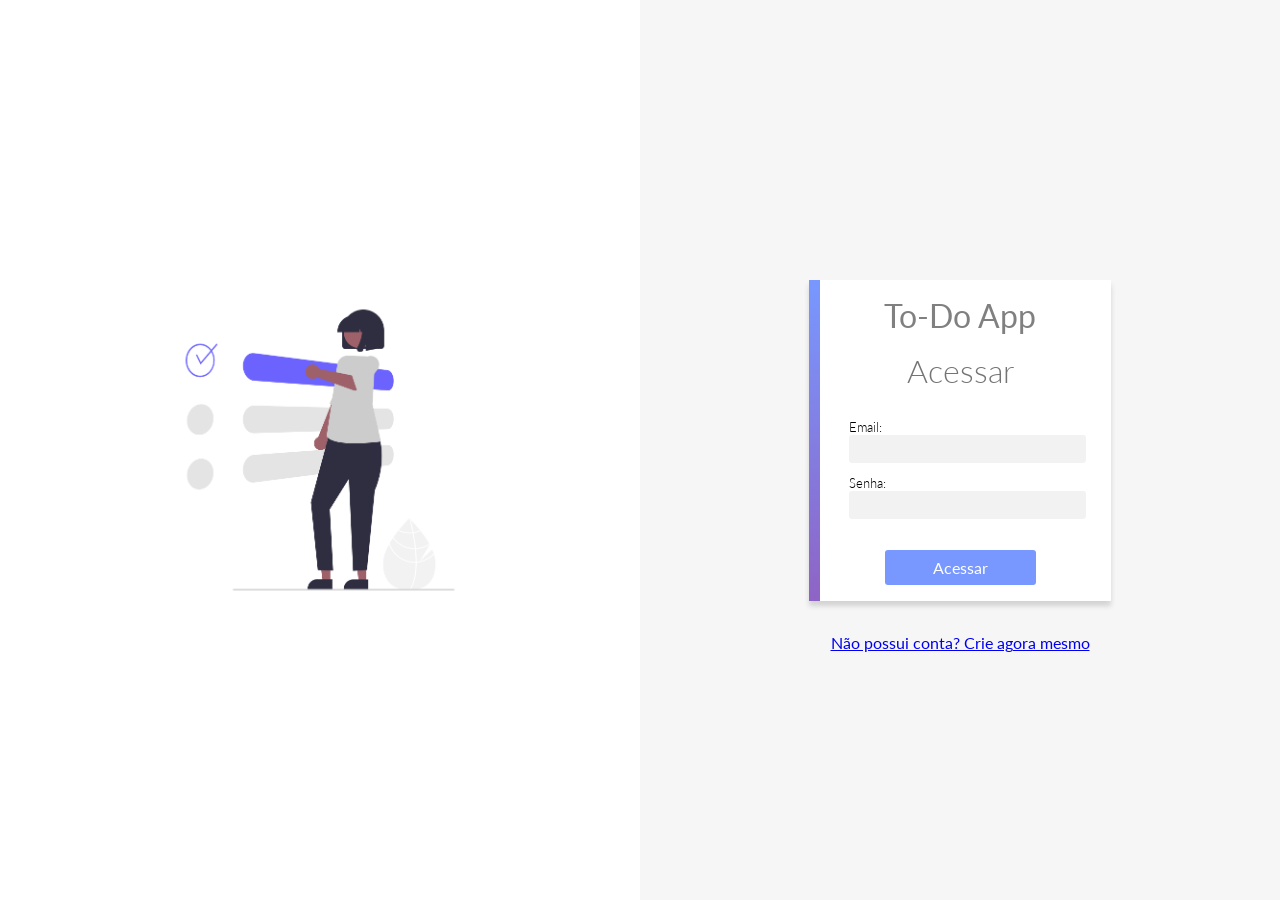
==== index.html @ e87f22c5 "first commit and final...I hope" ====
<!DOCTYPE html>
<html lang="pt-BR">
  <head>
    <meta charset="UTF-8" />
    <meta http-equiv="X-UA-Compatible" content="IE=edge" />
    <meta name="viewport" content="width=device-width, initial-scale=1.0" />
    <title>To-Do App</title>

    <link rel="stylesheet" href="styles/common.css" />
    <!-- ---------------- estilos compartilhados entre login e signup ---------------- -->
    <link rel="stylesheet" href="./styles/acesso.css" />
  </head>

  <body>
    <!-- SPINNER HTML -->
    <div class="spinner-container">
      <div class="spinner"></div>
    </div>
    <!-- SPINNER HTML -->

    <div class="left">
      <img src="./assets/pessoa-login.png" alt="" />
    </div>

    <div class="right">
      <form>
        <div class="form-header">
          <p>To-Do App</p>
        </div>
        <h1>Acessar</h1>
        <label for="email">
          Email:
          <input name="email" id="inputEmail" type="email" />
        </label >
        <label>
          Senha:
          <input id="inputPassword" type="password" />
        </label>

        <button type="submit">Acessar</button>
      </form>
      <div class="ingressar">
        <a href="signup.html">Não possui conta? Crie agora mesmo</a>
      </div>
    </div>

    <!-- ---------------------- lógica aplicada no login ----------------------- -->
    <script src="./scripts/utils.js"></script>
    <script src="./scripts/index.js"></script>
  </body>
</html>
---- styles/common.css ----
@import url("https://fonts.googleapis.com/css2?family=Lato:wght@100;300;400&display=swap");

:root {
  --primary: #7898ff;
  --secondary: #8e64c5;
  --app-grey: #f2f2f2;
}

* {
  margin: 0;
  padding: 0;
  font-family: "Lato", sans-serif;
}

body {
  background-color: #f6f6f6;
  min-height: 100vh;
}

button {
  border: none;
  border-radius: 3px;
  cursor: pointer;
}

/* Spinner */
.spinner-container {
  display: none;
  position: fixed;
  top: 0;
  left: 0;
  z-index: 10;
  width: 100%;
  height: 100%;
  background: rgba(0, 0, 0, 0.8);
}

.spinner-container.show {
  display: block;
}

.spinner {
  border: 10px solid rgb(255, 255, 255);
  border-top-color: var(--primary);
  border-bottom-color: var(--secondary);
  position: absolute;
  top: 0;
  bottom: 0;
  left: 0;
  right: 0;
  margin: auto;
  height: 30px;
  width: 30px;
  border-radius: 100%;
  animation: girar 2s linear infinite;
}

/* Animações */
@keyframes girar {
  from {
    transform: rotate(0deg);
  }

  to {
    transform: rotate(360deg);
  }
}

/* Pulse effect */
.pulse {
  animation: pulse 2s infinite;
}

@keyframes pulse {
  0% {
    opacity: 1;
  }
  50% {
    opacity: 0;
  }
  100% {
    opacity: 1;
  }
}
---- styles/acesso.css ----
@import url('./common.css');

body{
  display: flex;
}

h1 {
  color: rgb(116, 116, 116);
  font-weight: 300;
  margin: .5em 0;
}

.error {
  border: 1px solid red;
}

.error + small{
 color: red;
 display: block;
}


form {
  position: relative;
  max-width: 26em;
  background-color: white;
  display: flex;
  align-items: center;
  flex-direction: column;
  margin: 2em auto;
  box-shadow: 0 5px 5px lightgrey;
  padding: 1em 2.5em;
  box-sizing: border-box;
}

form:after {
  position: absolute;
  content: '';
  width: .7em;
  height: 100%;
  top: 0;
  left: 0;
  background: linear-gradient(var(--primary), var(--secondary));
}


input {
  width: 100%;
  padding: .4em .5em;
  background-color: var(--app-grey);
  border: 1px solid var(--app-grey);
  border-radius: .2em;
}

input:focus {
  outline: none;
  border: 1px solid lightgrey;
}

label {
  width: 100%;
  font-weight: 300;
  margin-bottom: -.1em;
  margin-top: 1em;
  font-size: .8em;
}

button {
  padding: .5em 3em;
  background-color: var(--primary);
  color: white;
  margin-top: 2em;
  font-weight: 400;
  font-size: 1em;
}

.form-header {
  color: grey;
  font-size: 2em;
}
.ingressar{
  text-align: center;
}
.left{
  width: 50%;  
  background-color: white;
  text-align: center;
  display: flex;
  align-items: center;
  justify-content: center;
}
.left img{
  width:60%;
}
.right{
  width: 50%;
  display: flex;
  flex-direction: column;
  align-items: center;
  justify-content: center;
}
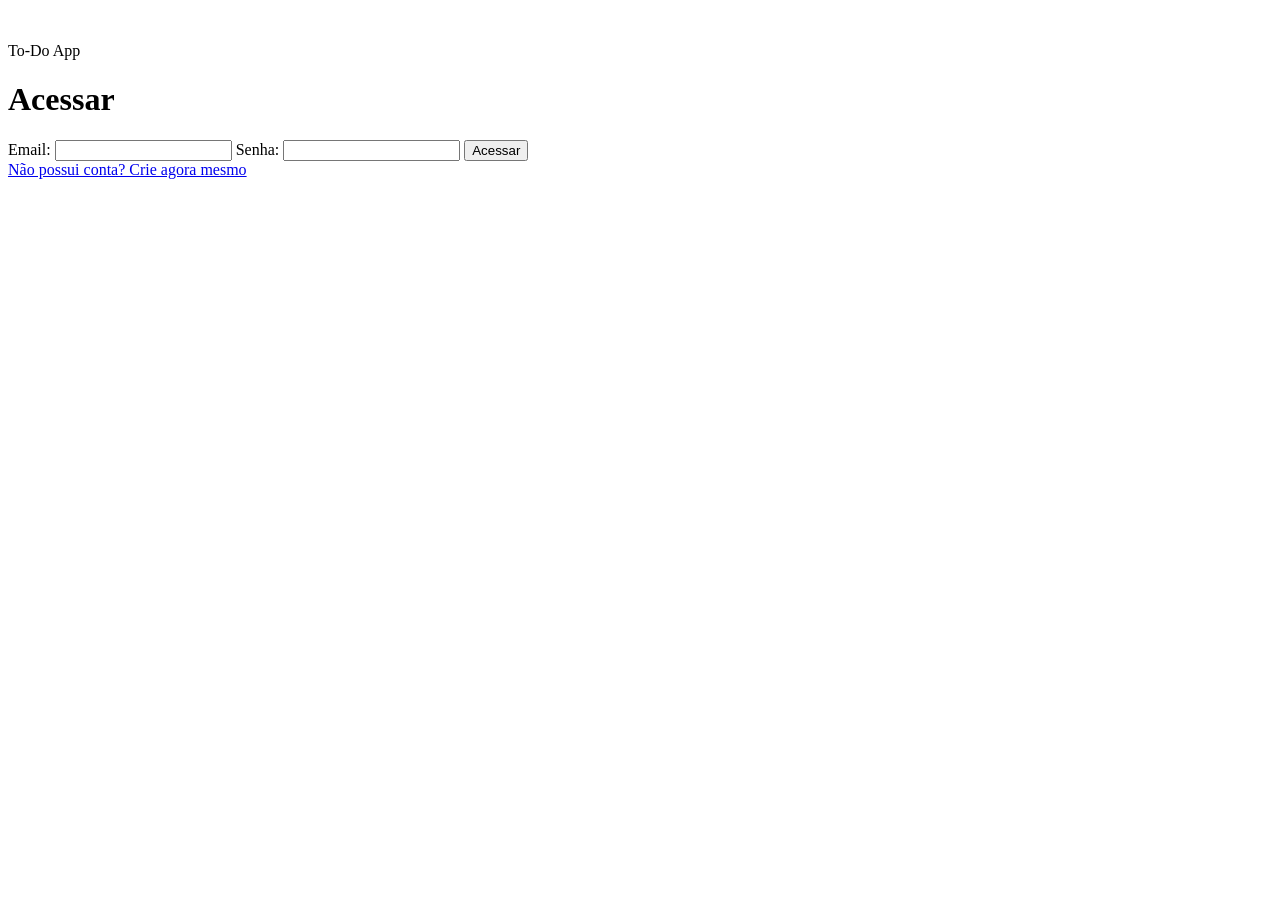
==== commit dcfd1585: "Add files via upload" ====
--- a/index.html
+++ b/index.html
@@ -45,7 +45,6 @@
     </div>
 
     <!-- ---------------------- lógica aplicada no login ----------------------- -->
-    <script src="./scripts/utils.js"></script>
     <script src="./scripts/index.js"></script>
   </body>
 </html>
